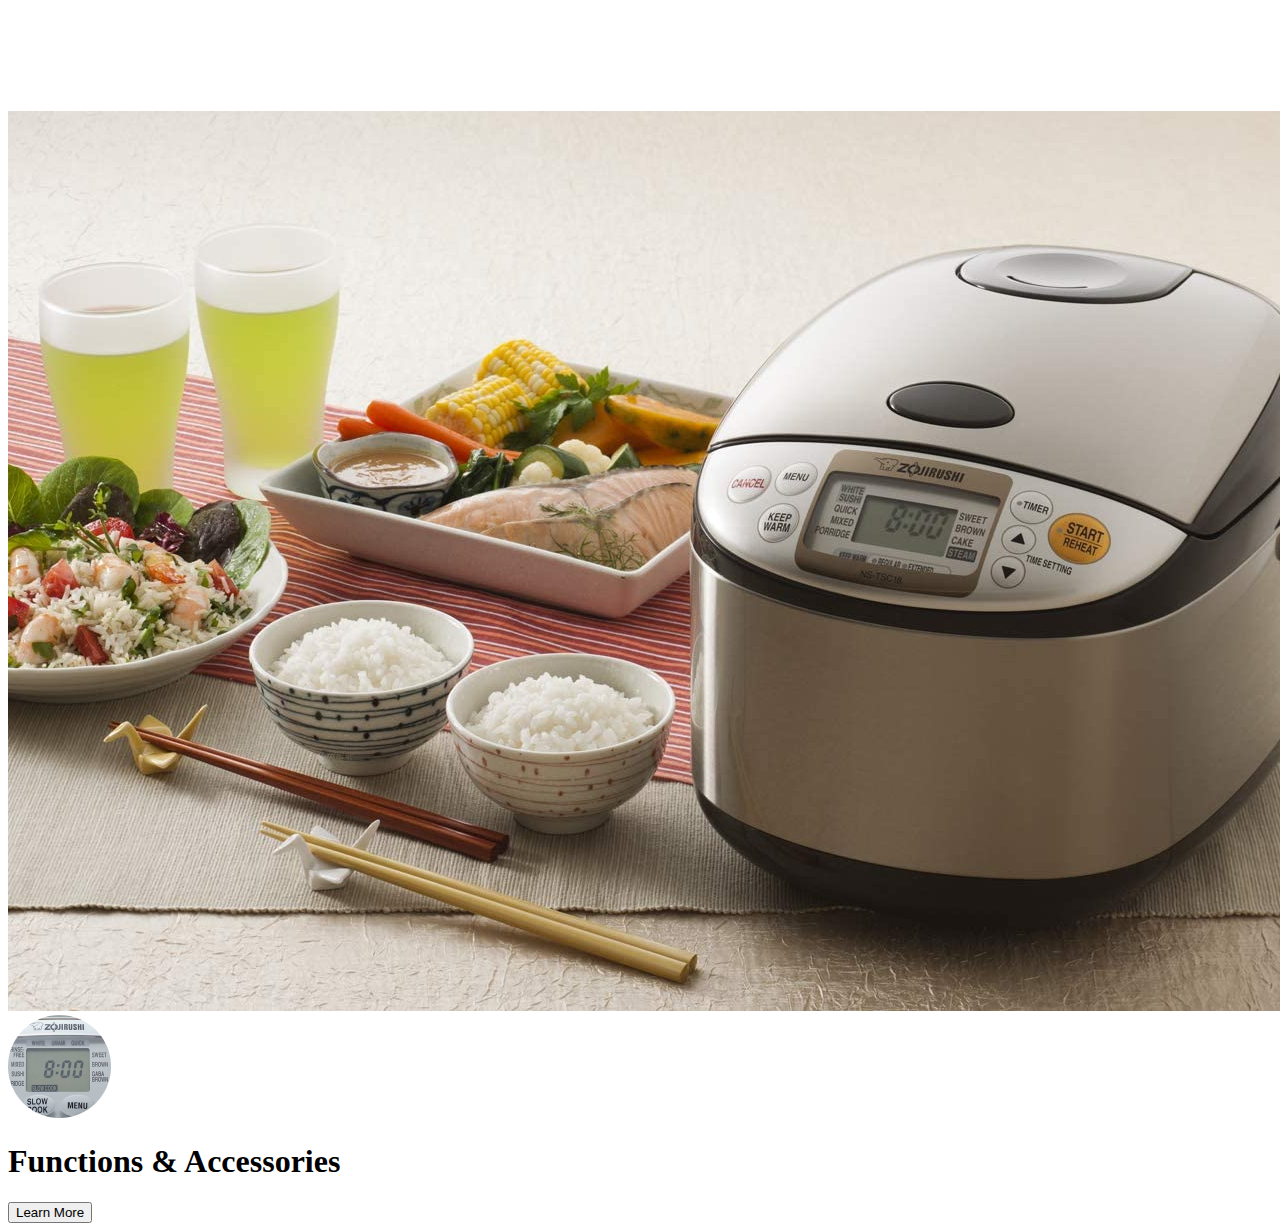
==== InClass-Demo-S23-TempateFolder/deploy/index.html @ d552b8db "Added info in hero.kit and mini heros.kit" ====
<!DOCTYPE html>
<html lang="en">
<head>
    <meta charset="UTF-8">
    <meta name="viewport" content="width=device-width, initial-scale=1.0">
    <meta http-equiv="X-UA-Compatible" content="ie=edge">
    <link rel="stylesheet" href="css/styles.css">
    <title>Starting Template</title>
</head>

<body>
    <header>
        <img src="img/global/ZojirushiLOGO.svg" alt="logo of Zojirushi">
    
        <section>
            <img src="img/icons/Search Icon.svg" alt="search button">
        </section>
       
    </header>

    <section>
        <img src="img/heros/RiceCooker1.jpg" alt="MicomRice Cooker & WarmerNS-TSC10/18">
    </section>
    

     <section>
         <img src="img/mini heros/FunctionsCIRCLEimage.jpg" alt=" circle image of the functions on a rice cooker">
         <h1>Functions & Accessories</h1>
         <button>Learn More</button>
     </section>
    
</body>

</html>
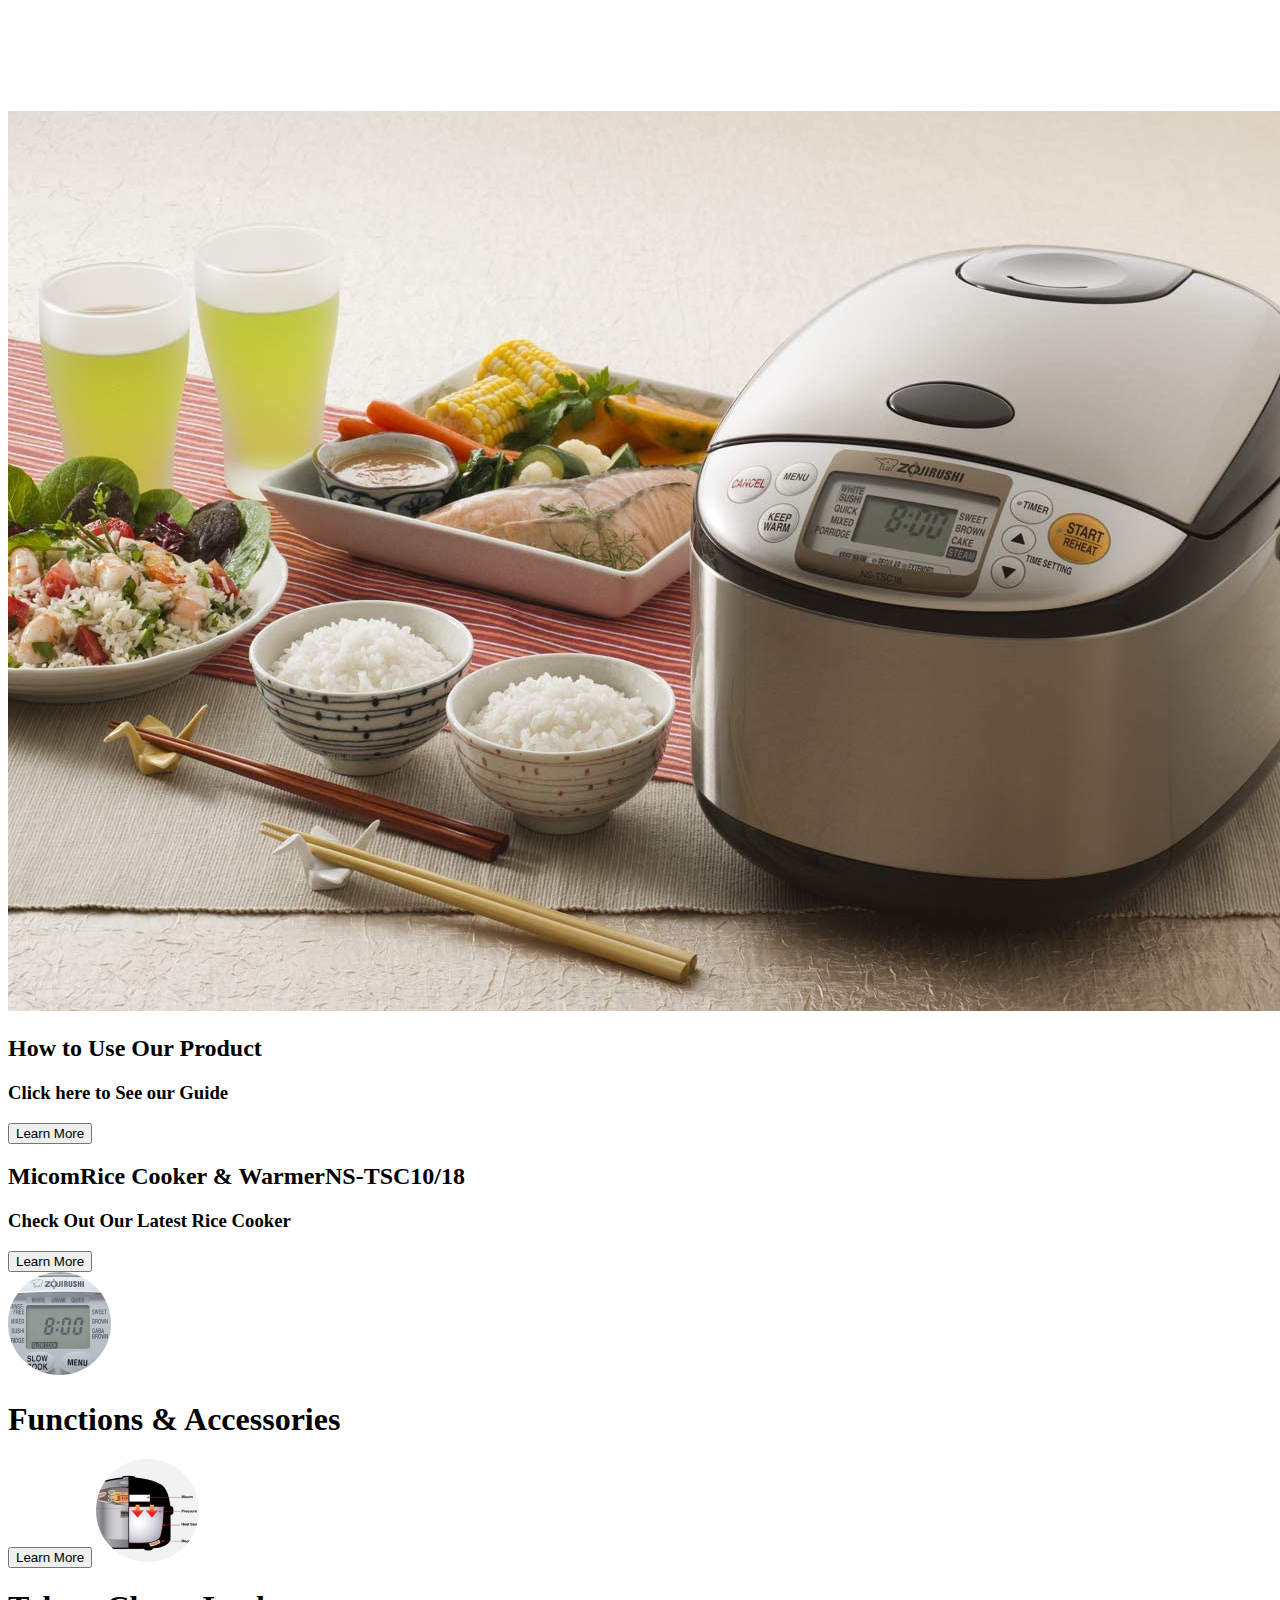
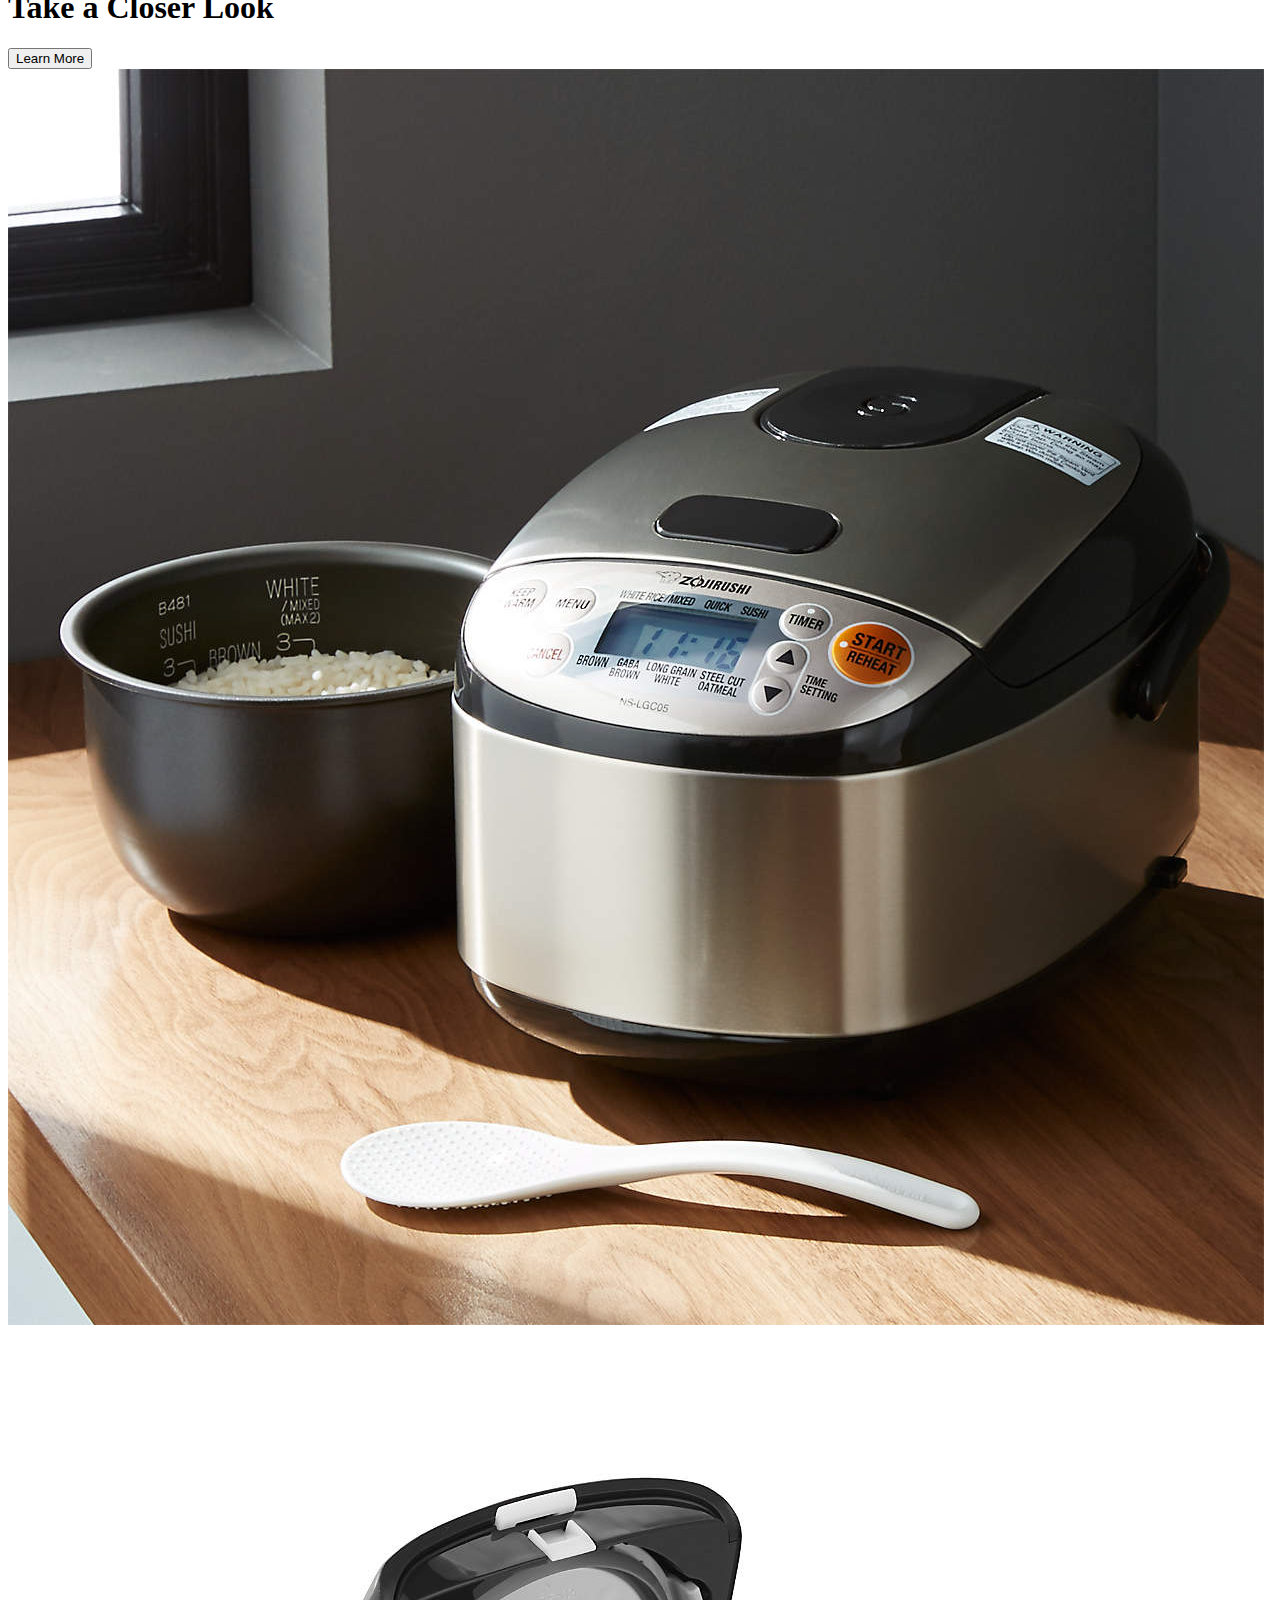
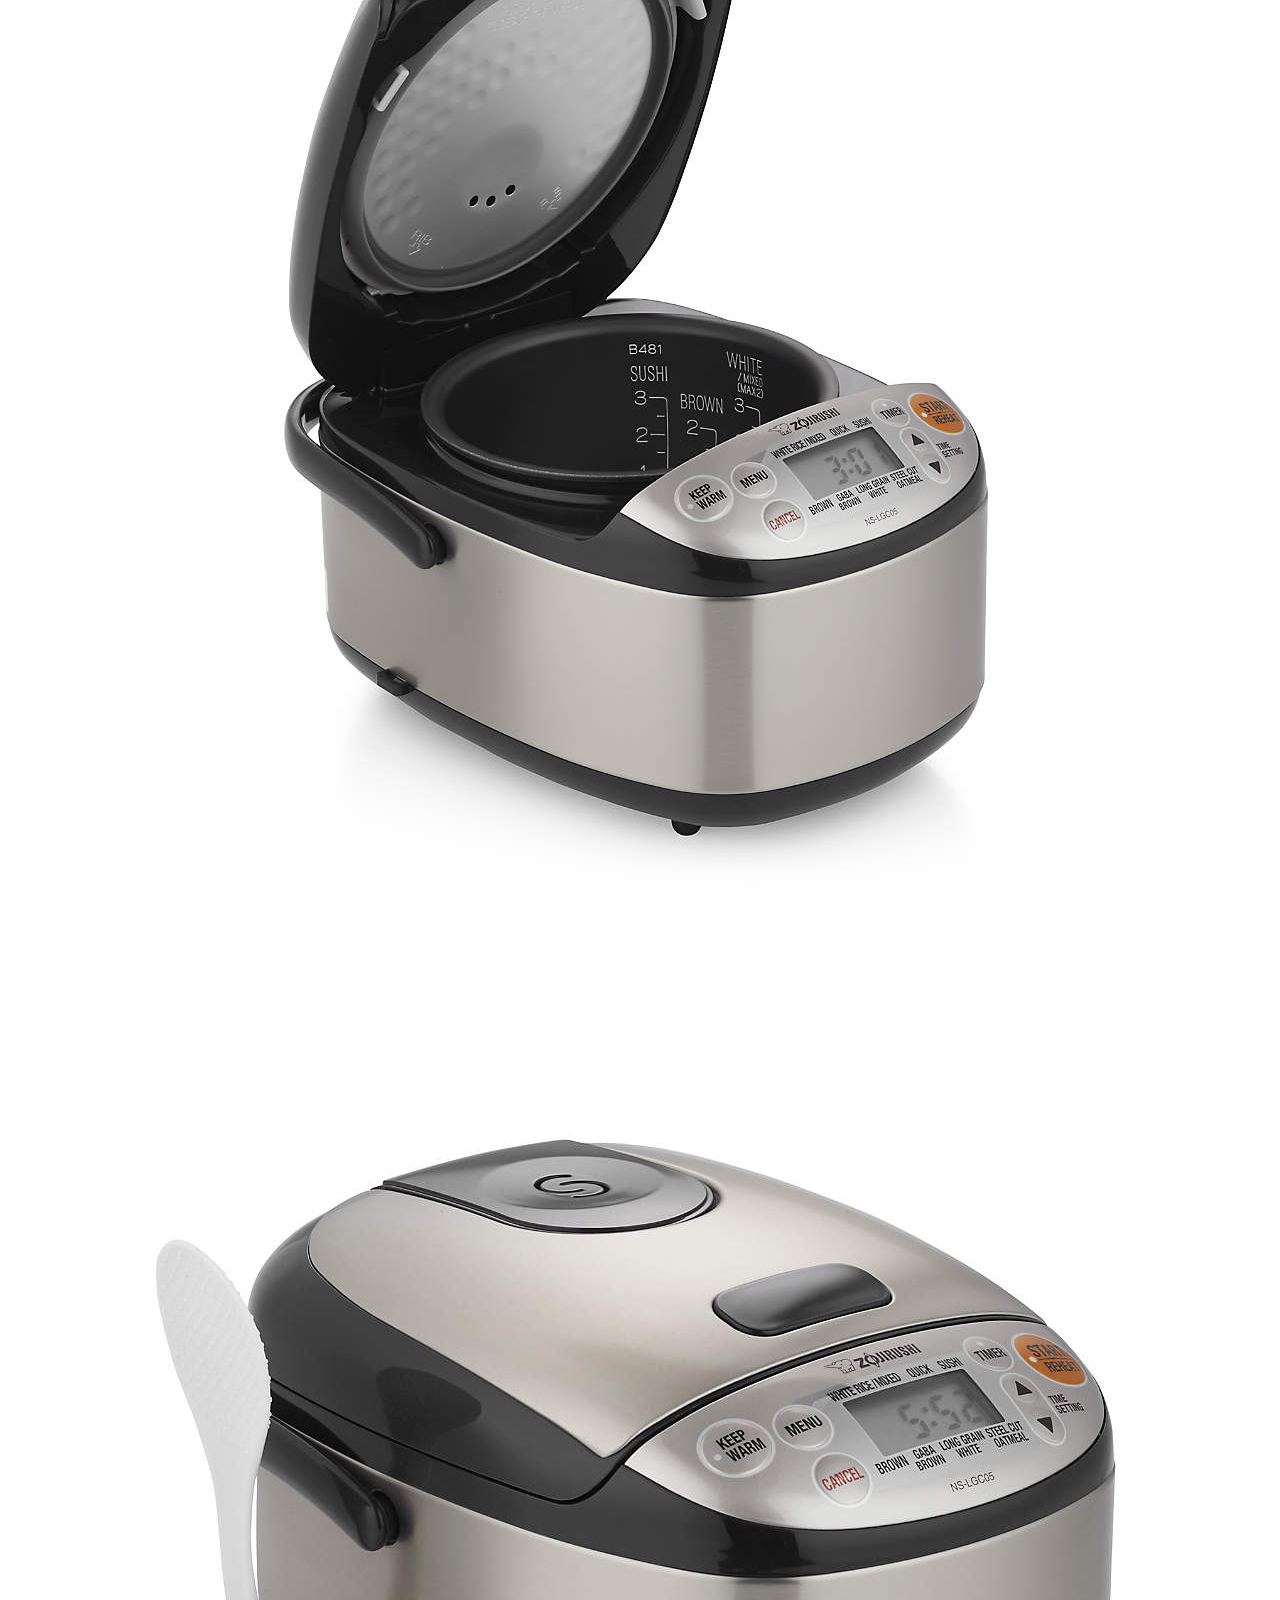
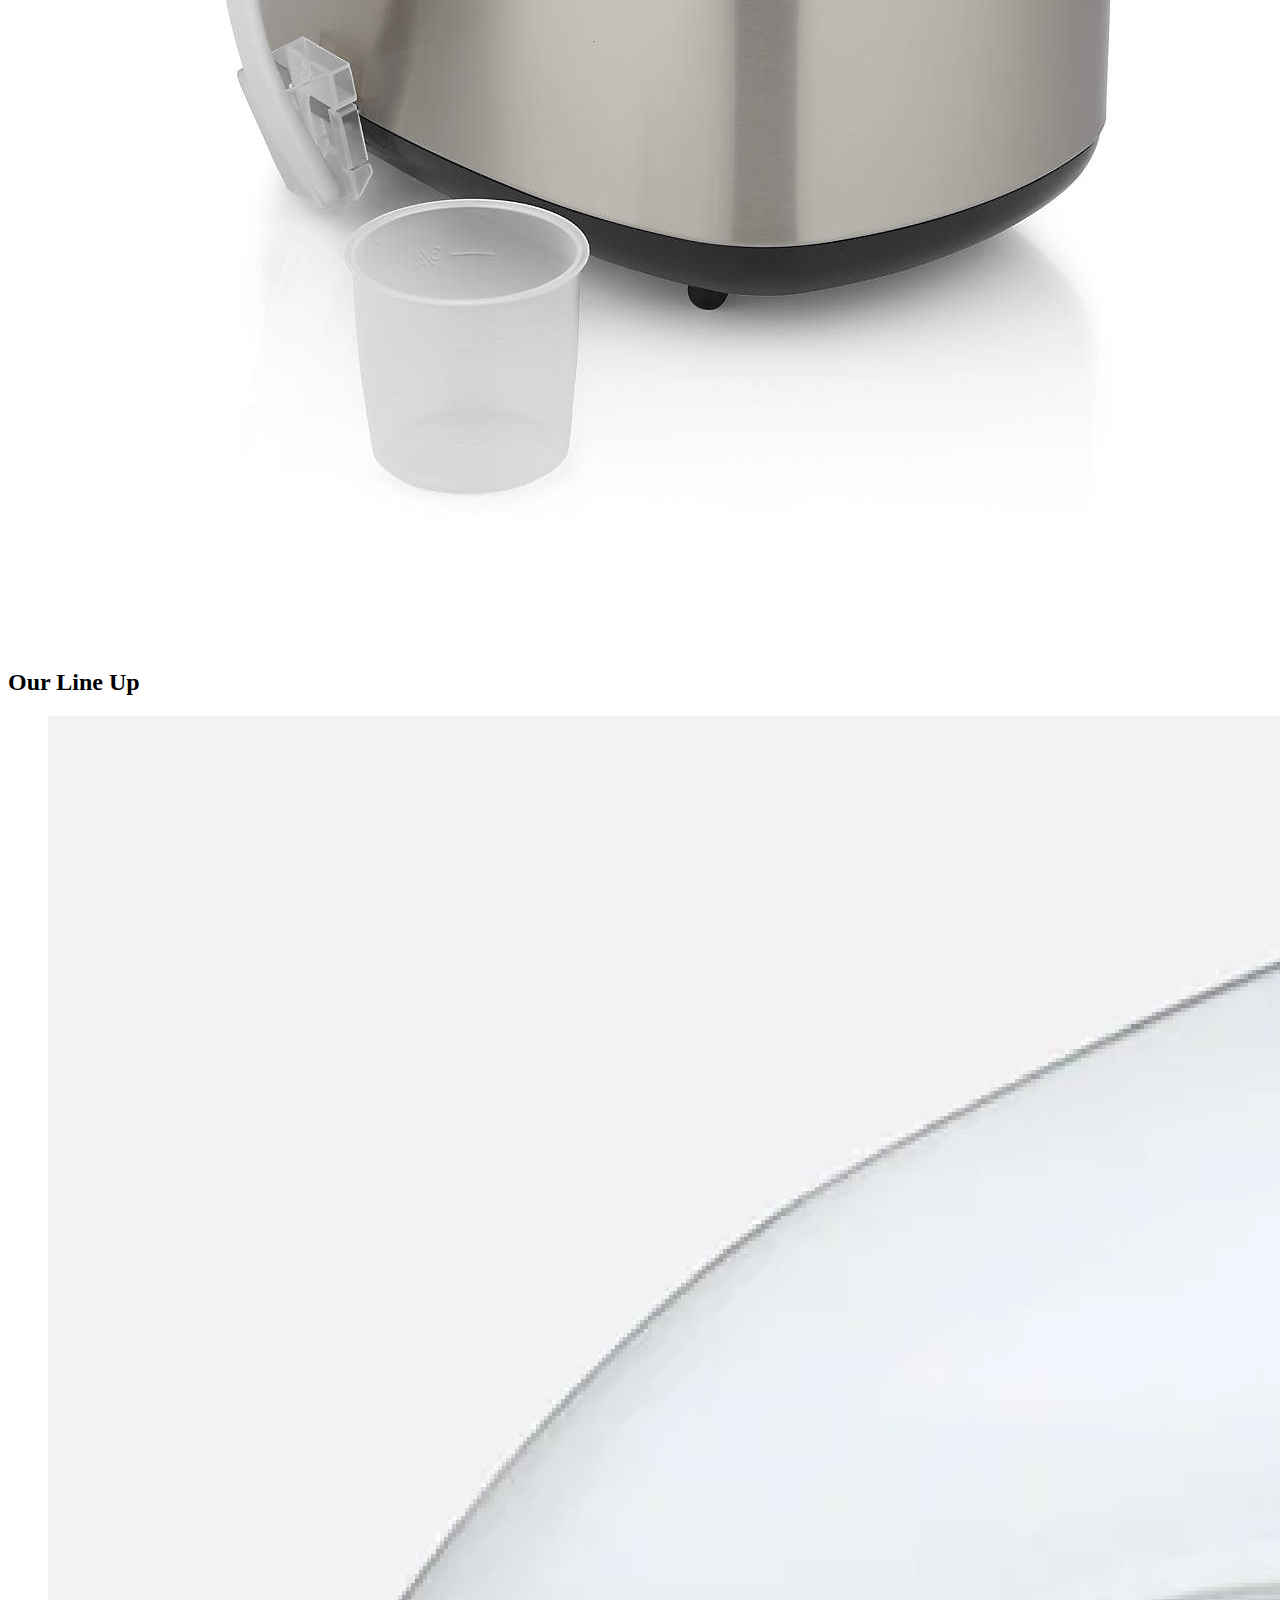
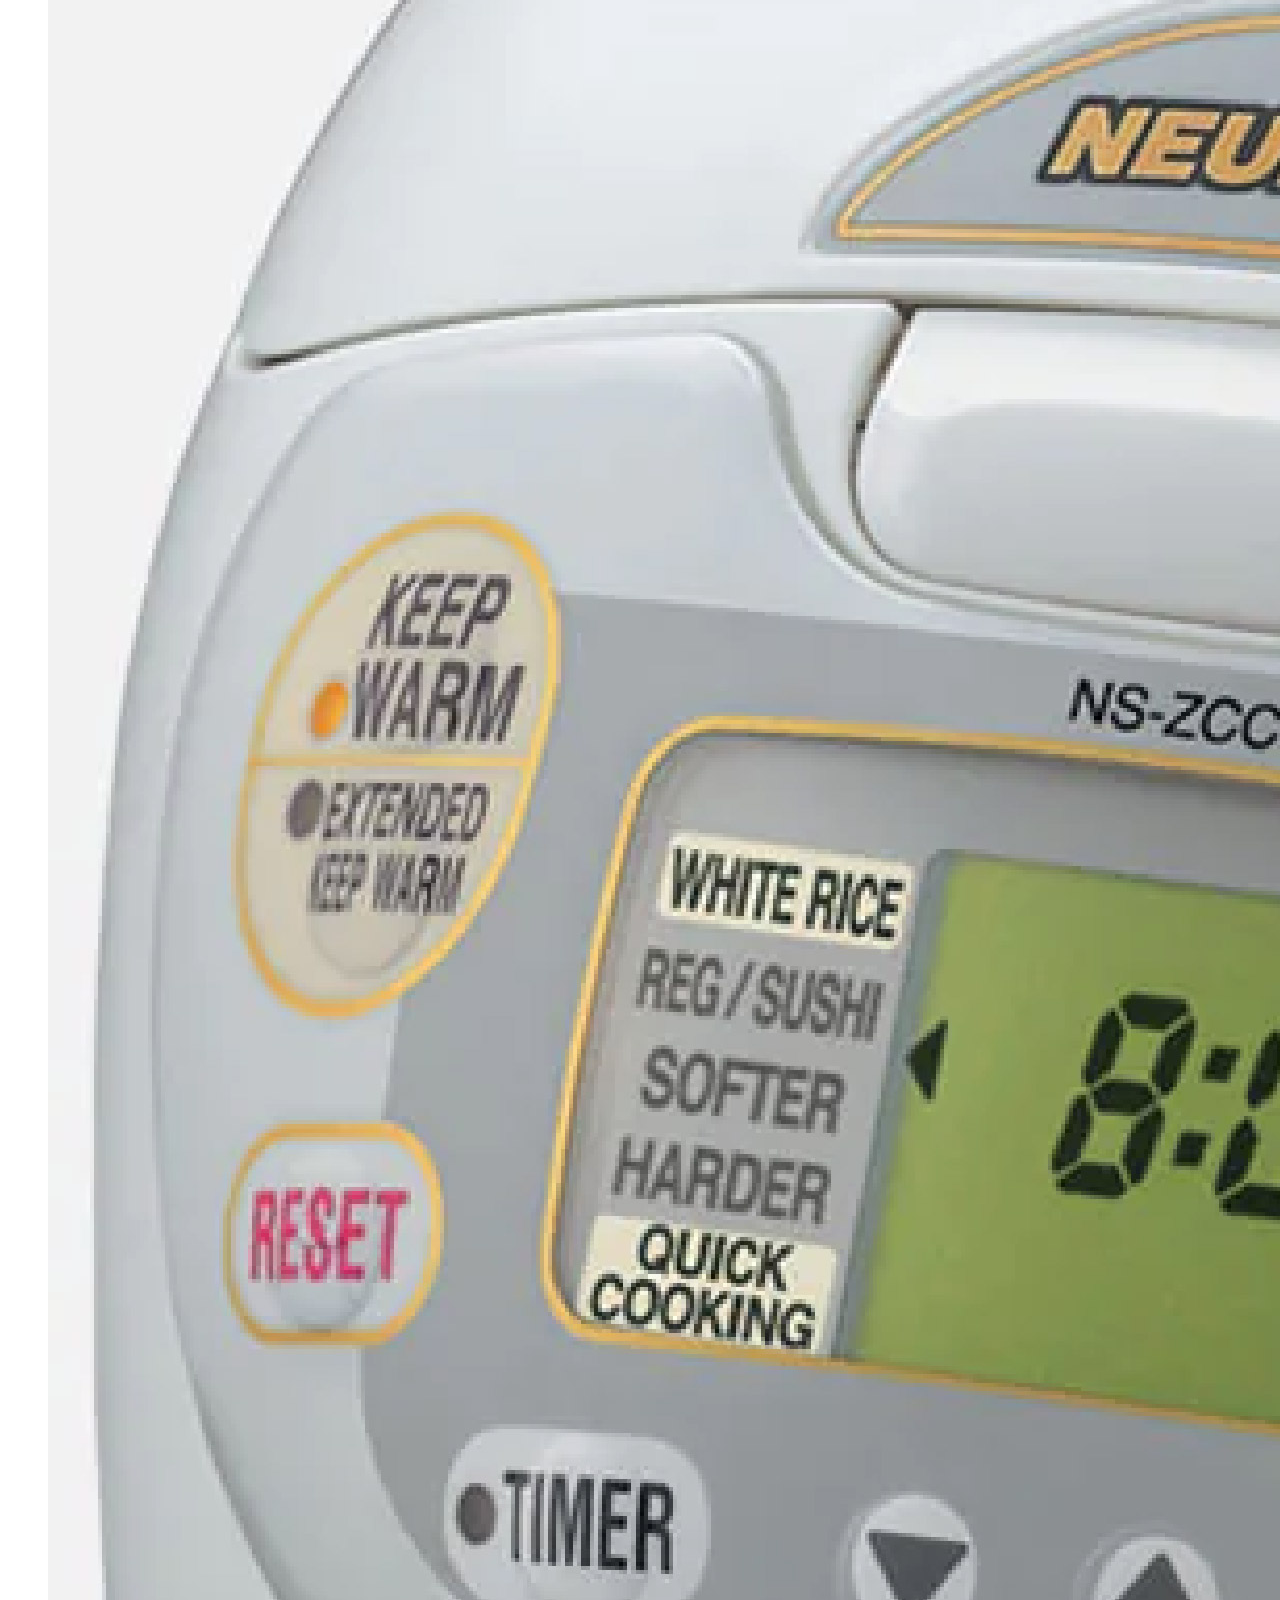
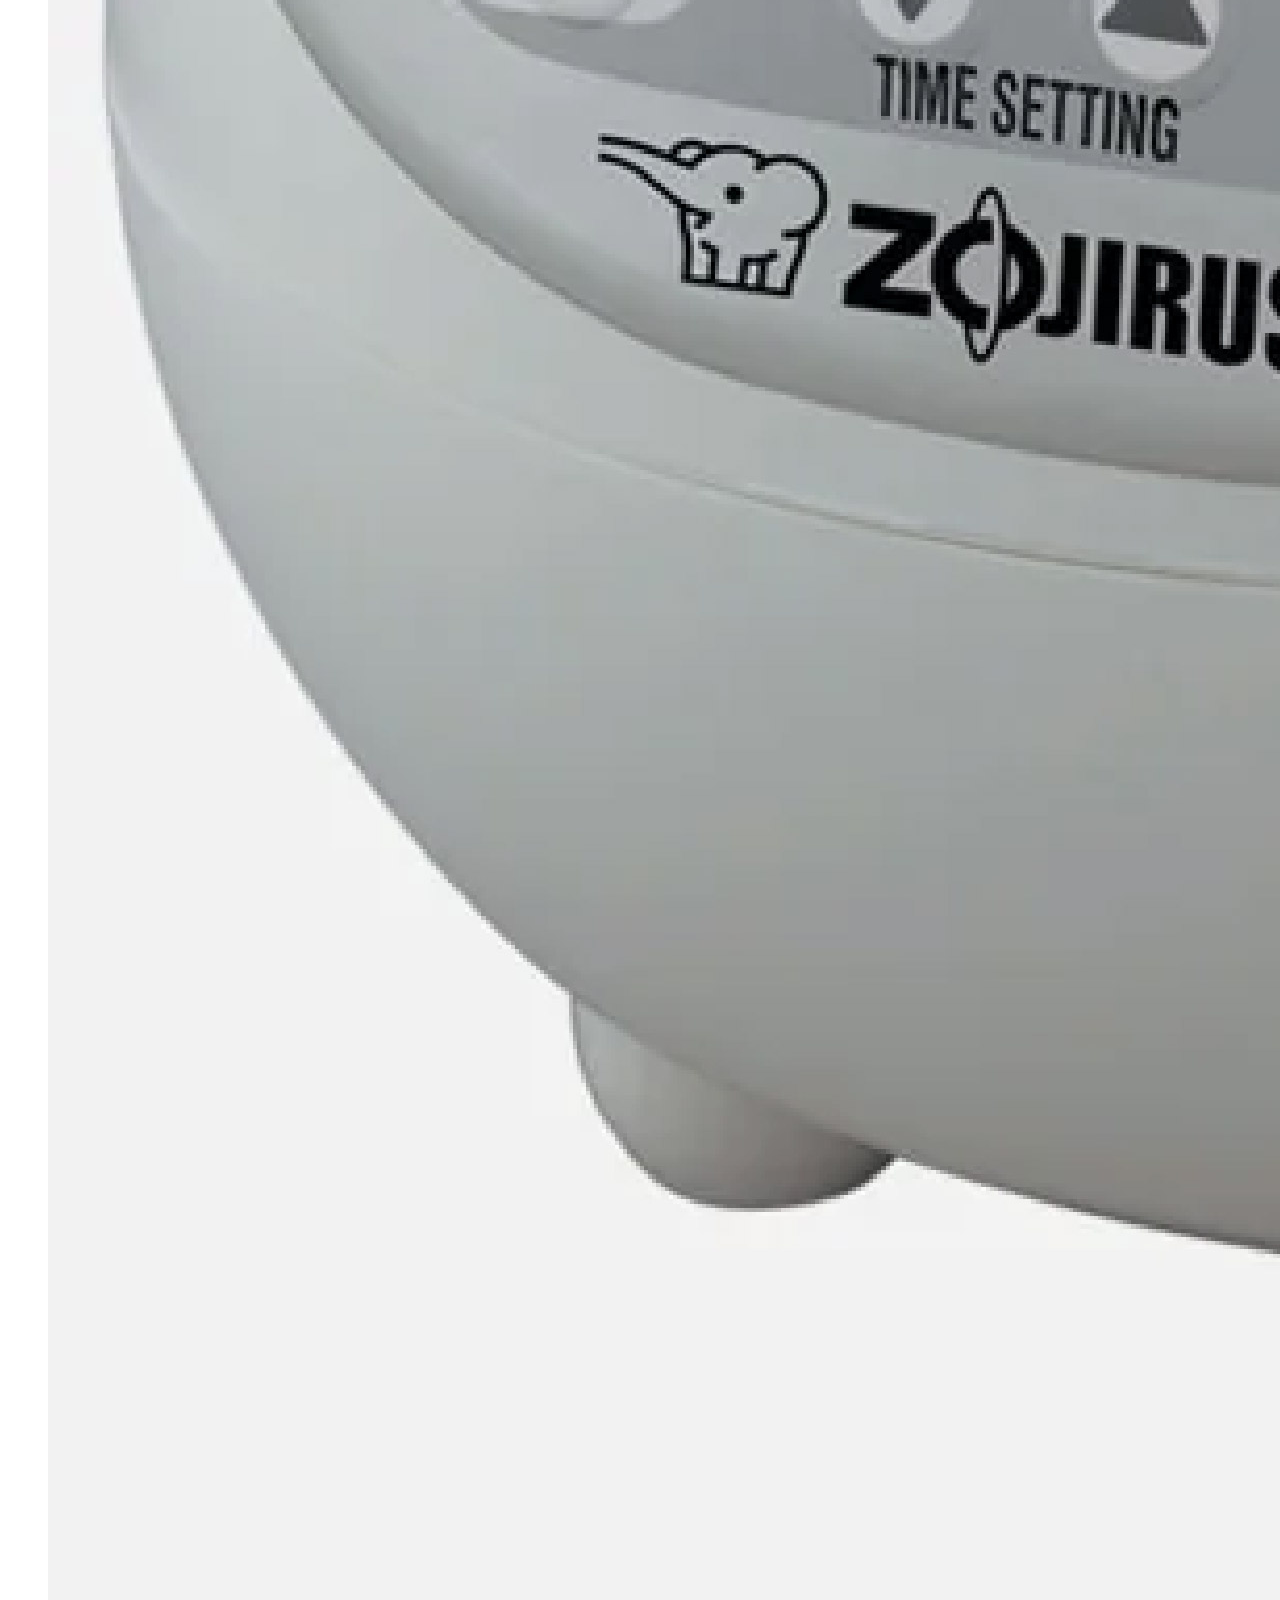
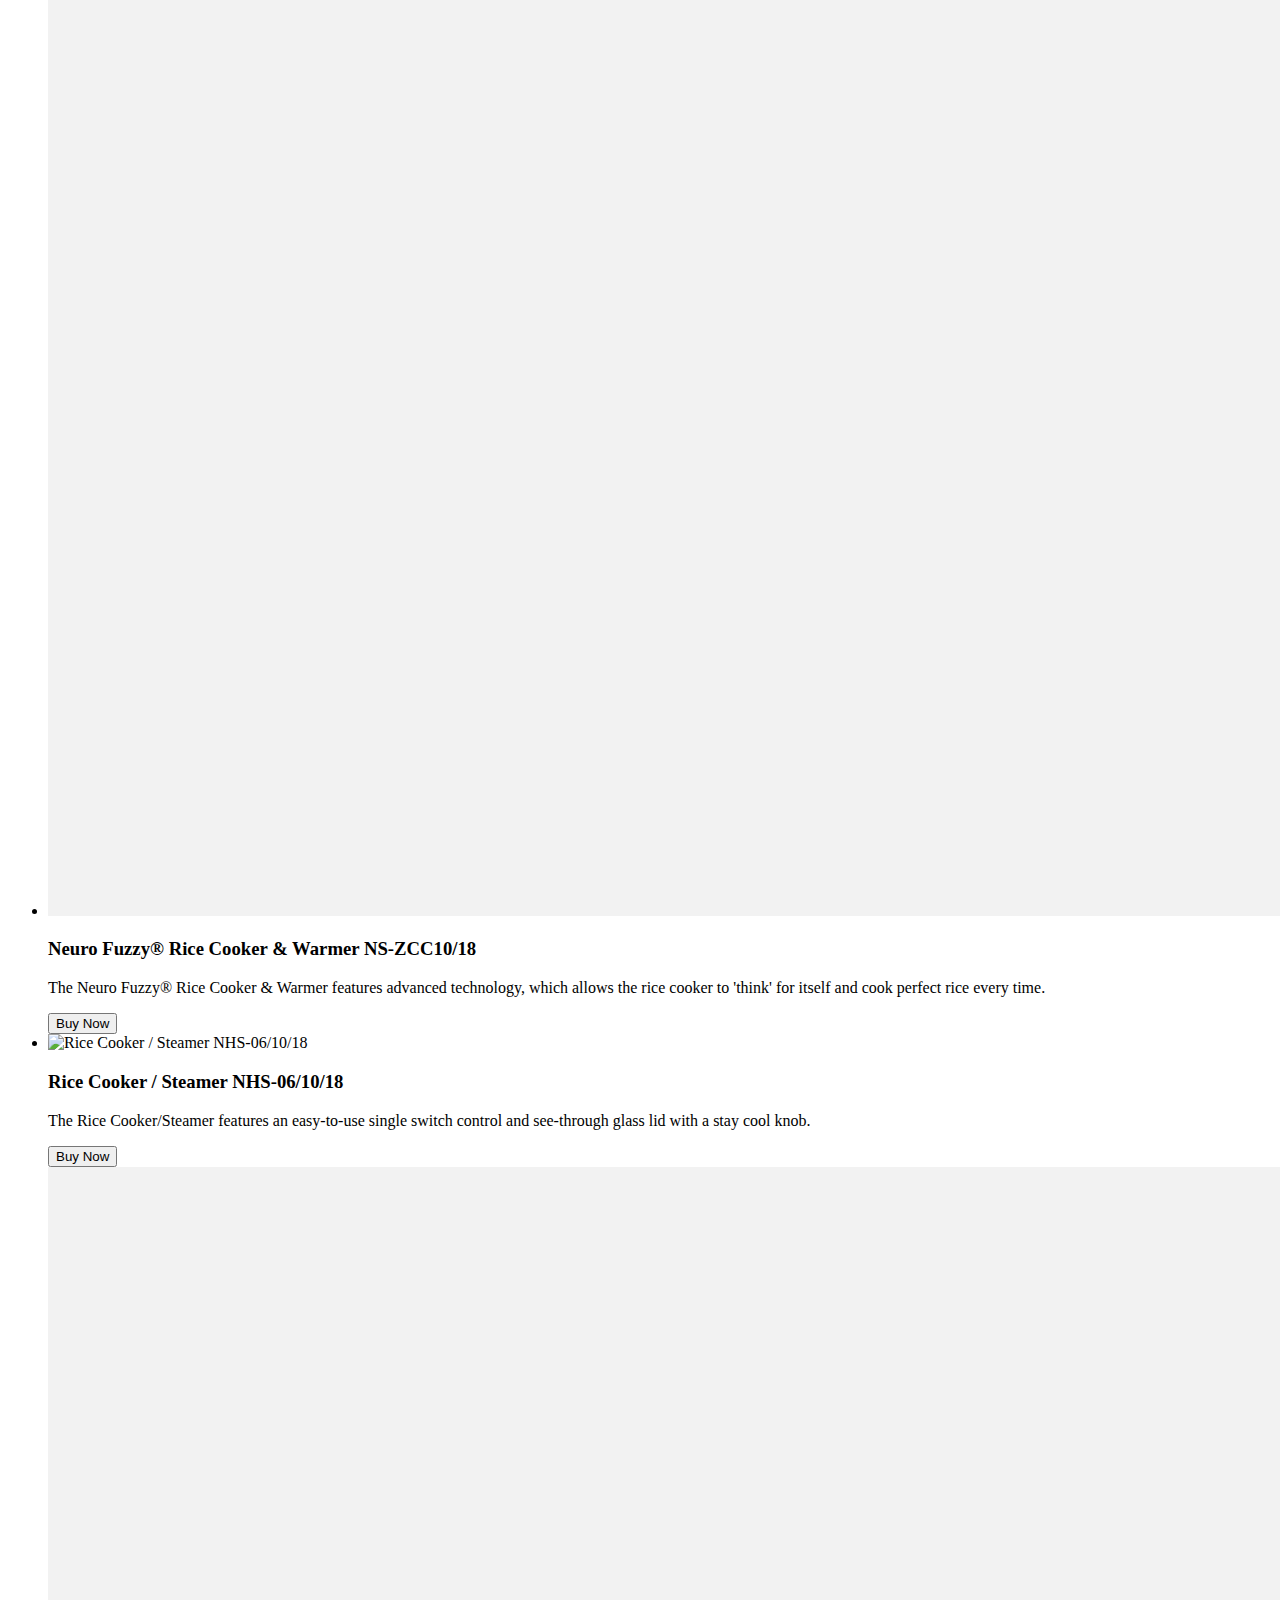
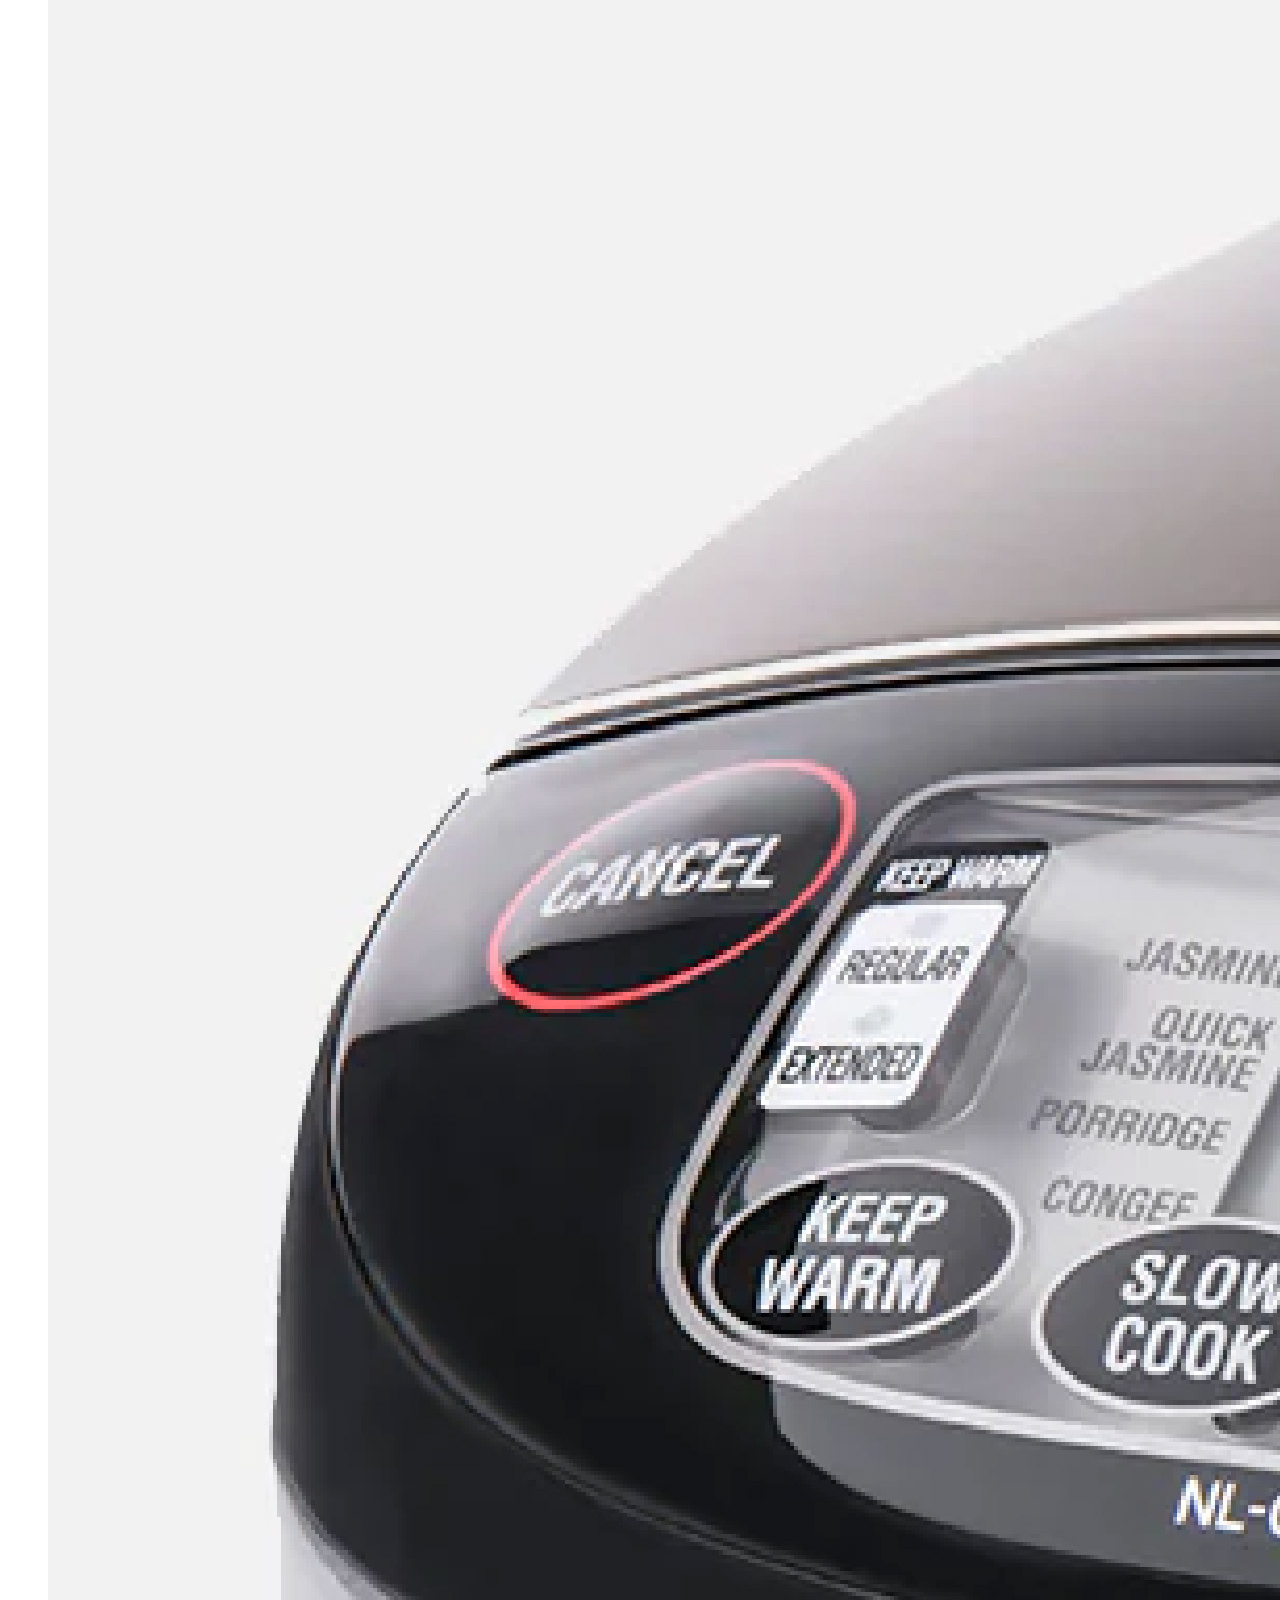
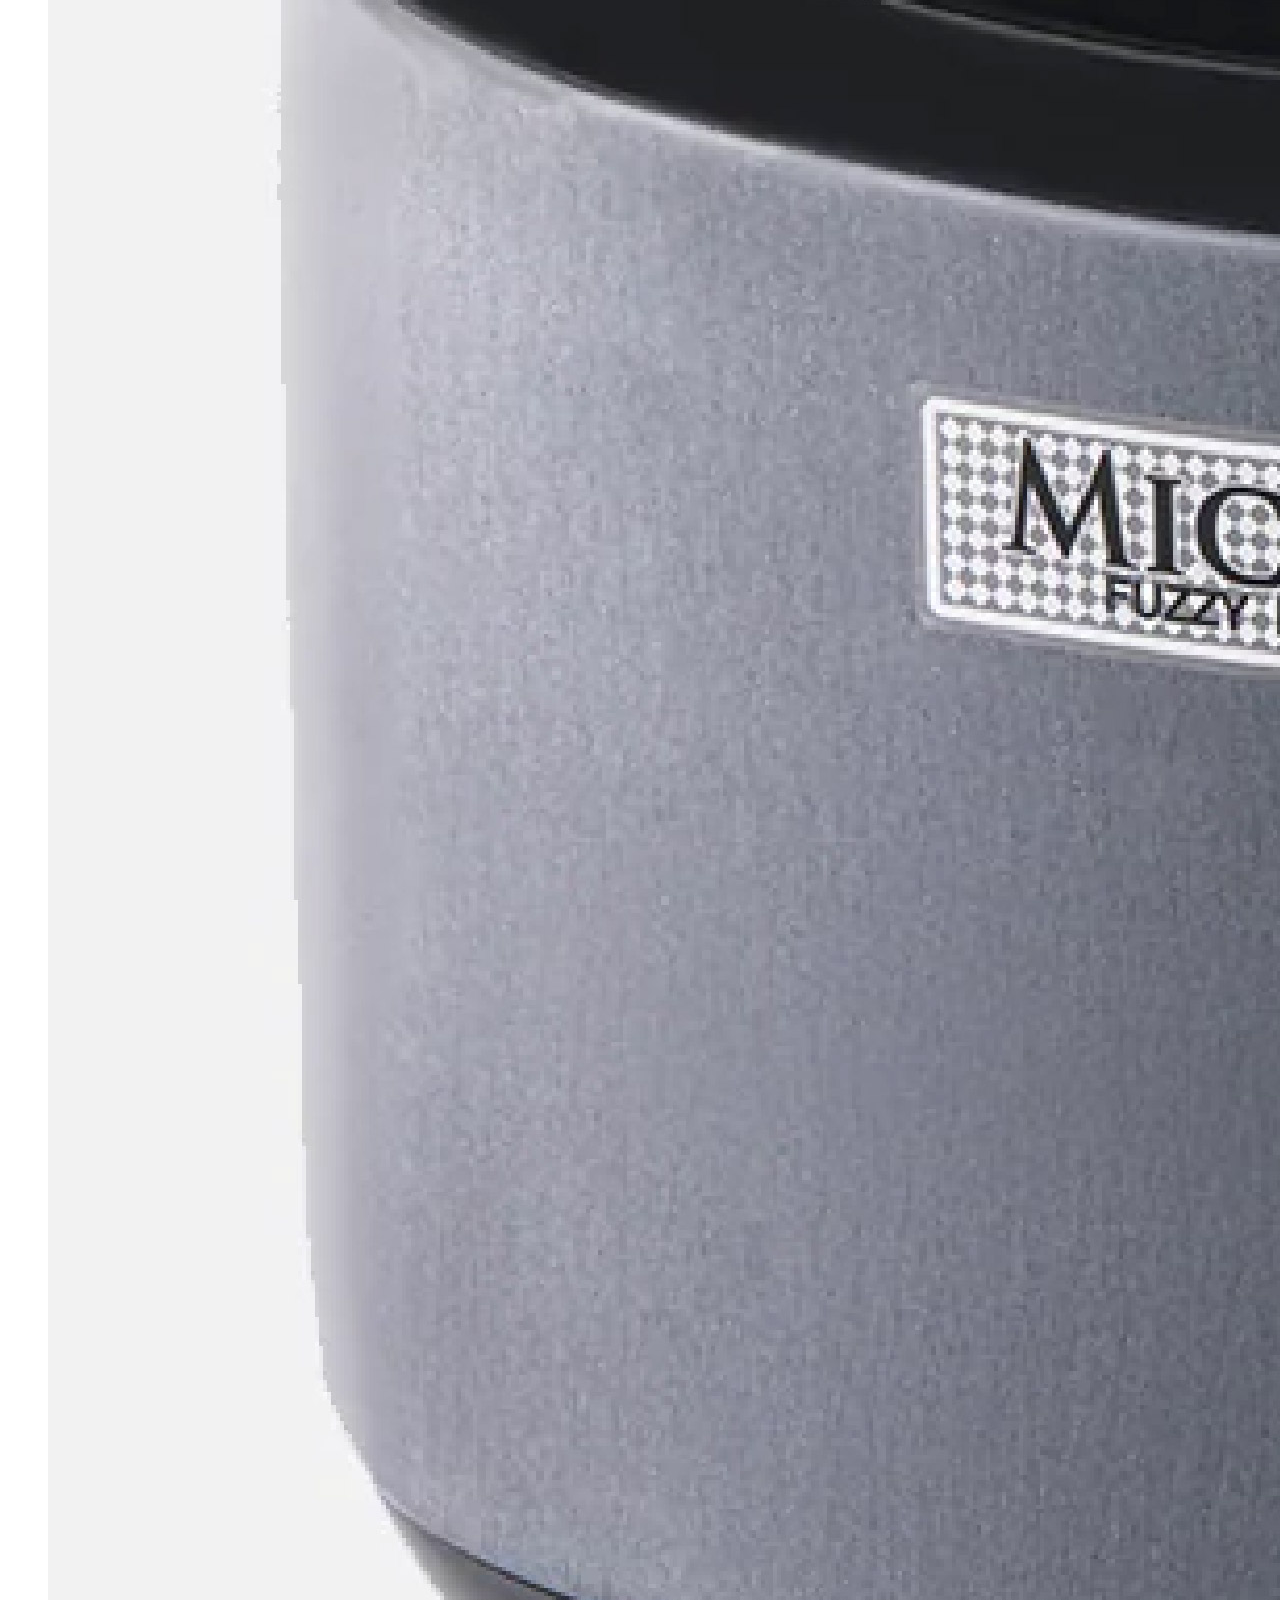
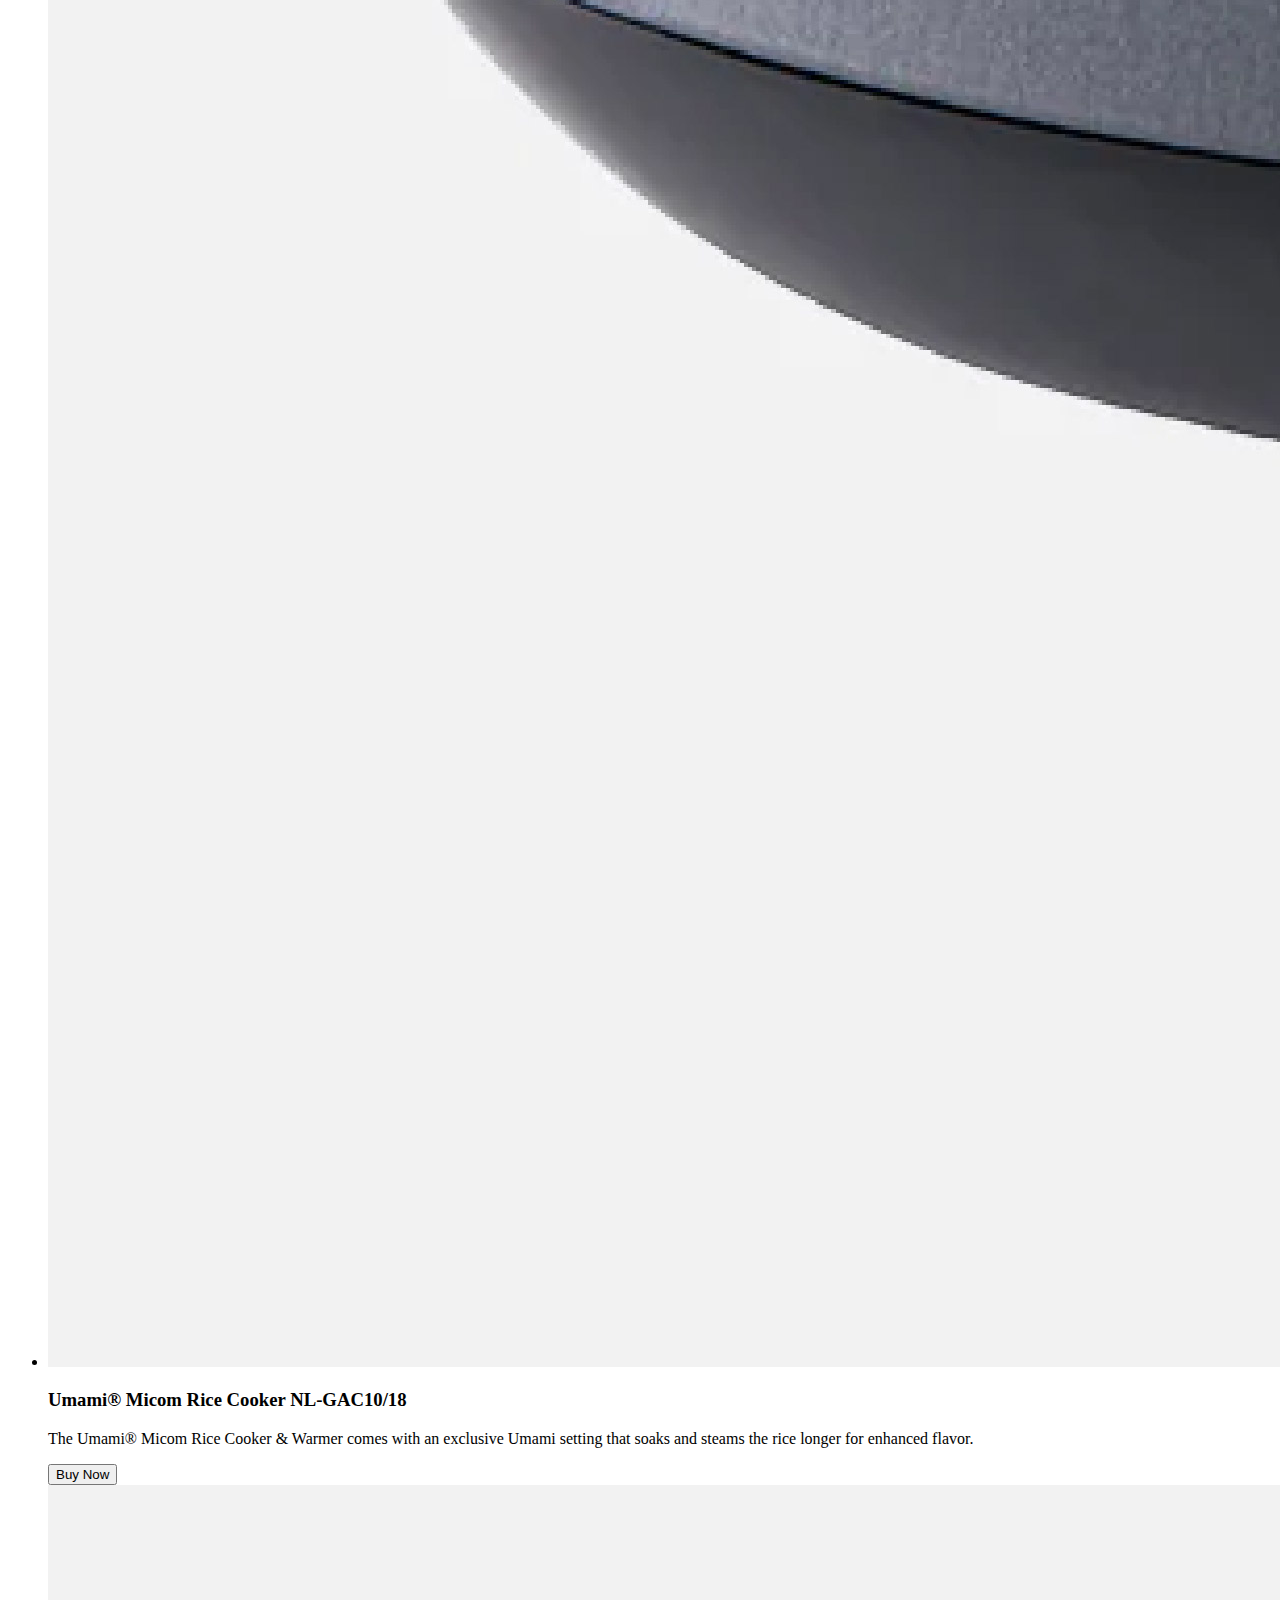
==== commit ead4156f: "line up.kit finished" ====
--- a/InClass-Demo-S23-TempateFolder/deploy/index.html
+++ b/InClass-Demo-S23-TempateFolder/deploy/index.html
@@ -20,15 +20,70 @@
 
     <section>
         <img src="img/heros/RiceCooker1.jpg" alt="MicomRice Cooker & WarmerNS-TSC10/18">
+      
+        <h2>How to Use Our Product</h2>
+        <h3>Click here to See our Guide</h3>
+        <button>Learn More</button>
+    
+        <h2>MicomRice Cooker & WarmerNS-TSC10/18</h2>
+        <h3>Check Out Our Latest Rice Cooker</h3>
+        <button>Learn More</button>
     </section>
     
 
+    <section>
+        <img src="img/mini heros/FunctionsCIRCLEimage.jpg" alt=" circle image of the functions on a rice cooker">
+        <h1>Functions & Accessories</h1>
+        <button>Learn More</button>
+    
+        <img src="img/mini heros/CloserLookCIRCLEimage.jpg" alt=" circle image of dissecting a rice cooker features">
+        <h1>Take a Closer Look</h1>
+        <button>Learn More</button>
+    </section>
+    
+       
+
+    <section>
+        <img src="img/heros/ricecooker3.jpeg" alt="Ricecooker in real life image">
+        <img src="img/heros/ricecooker4.jpeg" alt="Ricecooker opened">
+        <img src="img/heros/RiceCooker12.jpeg" alt="Ricecooker closed with spoon and cup">
+    </section>
+
      <section>
-         <img src="img/mini heros/FunctionsCIRCLEimage.jpg" alt=" circle image of the functions on a rice cooker">
-         <h1>Functions & Accessories</h1>
-         <button>Learn More</button>
+         <H2>Our Line Up</H2>
+         <ul>
+             <li>
+                 <img src="img/mini heros/ricecooker7.jpg" alt="Neuro Fuzzy® Rice Cooker & Warmer NS-ZCC10/18">
+                 <h3>Neuro Fuzzy® Rice Cooker & Warmer NS-ZCC10/18</h3>
+                 <p>The Neuro Fuzzy® Rice Cooker & Warmer features advanced technology, which allows the rice cooker to 'think' for itself and cook perfect rice every time.</p>
+                 <button>Buy Now</button>
+             </li>
+             <li>
+             <img src="img/mini heros/ricecooker8.jpg" alt="Rice Cooker / Steamer NHS-06/10/18">
+             <h3>Rice Cooker / Steamer NHS-06/10/18</h3>
+             <p>The Rice Cooker/Steamer features an easy-to-use single switch control and see-through glass lid with a stay cool knob.</p>
+             <button>Buy Now</button>
+             </li>
+             <li>
+             <img src="img/mini heros/Rice Cooker9.jpg" alt="Umami® Micom Rice Cooker NL-GAC10/18">
+             <h3>Umami® Micom Rice Cooker NL-GAC10/18</h3>
+             <p>The Umami® Micom Rice Cooker & Warmer comes with an exclusive Umami setting that soaks and steams the rice longer for enhanced flavor.</p>
+             <button>Buy Now</button>
+            </li>
+            <li>
+             <img src="img/mini heros/Rice Cooker10.jpg" alt="Micom Rice Cooker & Warmer NL-DCC10/18">
+             <h3>Micom Rice Cooker & Warmer NL-DCC10/18</h3>
+             <p>The Micom Rice Cooker & Warmer features micro computerized fuzzy logic technology to prepare perfect rice every time. </p>
+             <button>Buy Now</button>
+            </li>
+            <li>
+             <img src="img/mini heros/RiceCooker11.jpg" alt="Automatic Rice Cooker & Warmer NS-RPC10/18">
+             <h3>Automatic Rice Cooker & Warmer NS-RPC10/18</h3>
+             <p>The Automatic Rice Cooker & Warmer features easy one-touch operation; just add the rice and water and turn it on. It's that easy. </p>
+             <button>Buy Now</button>
+            </li>
+         </ul>
      </section>
-    
 </body>
 
-</html>
+</html>